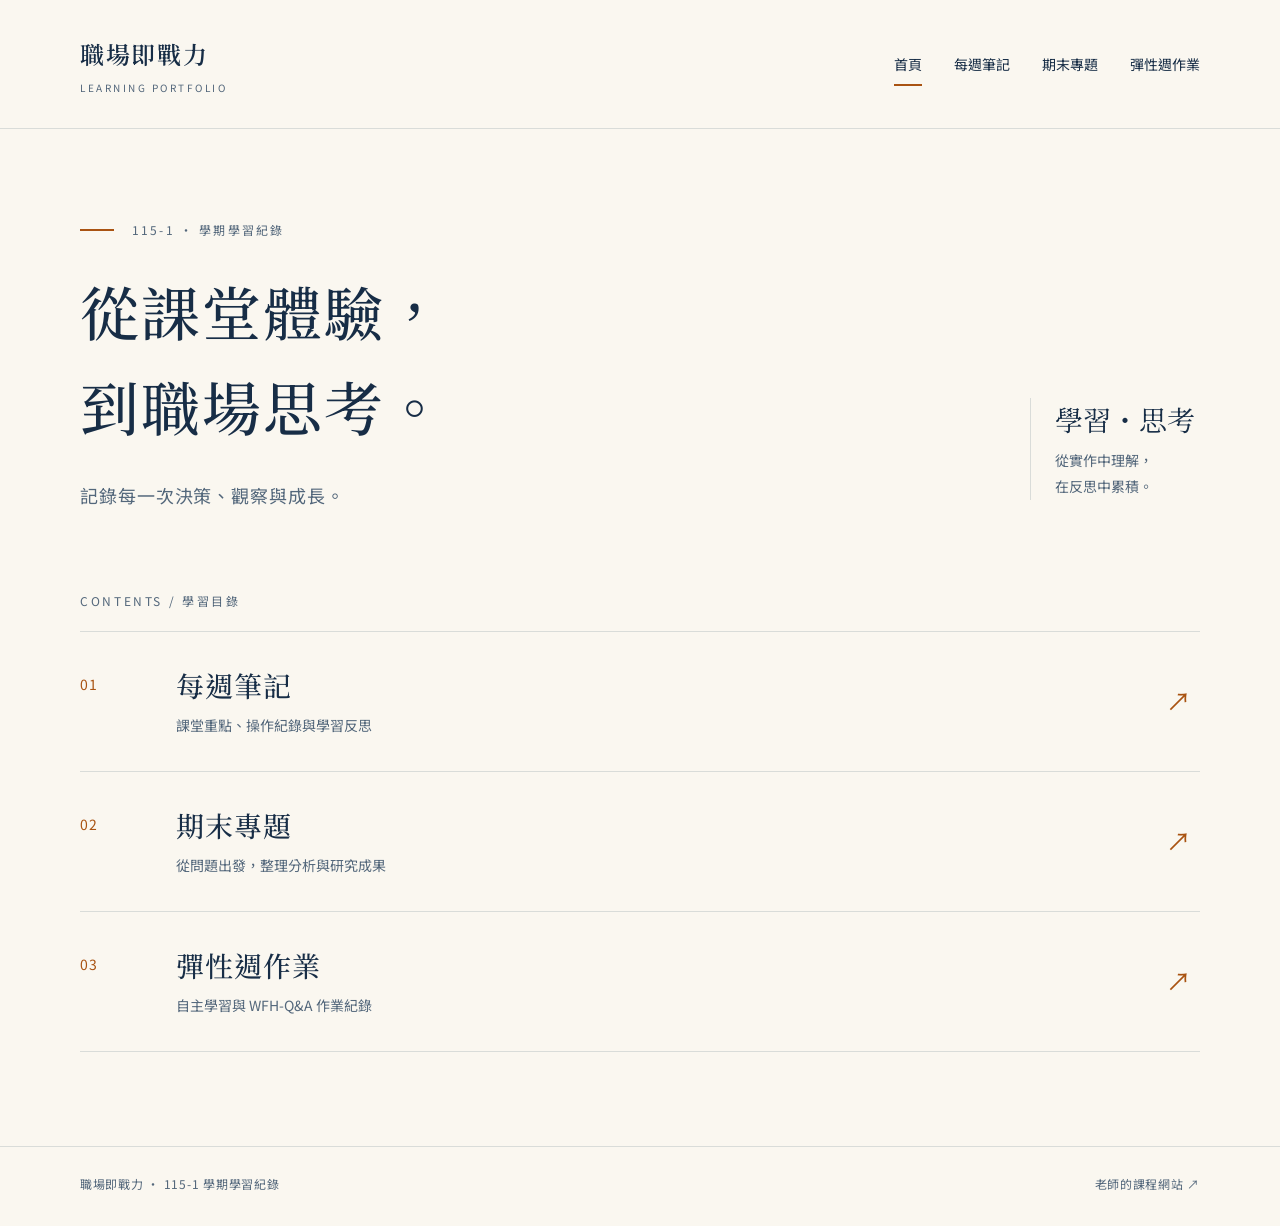
==== index.html @ 481c5997 "Create Workplace Readiness learning portfolio" ====
<!doctype html>
<html lang="zh-Hant"><head><meta charset="utf-8"><meta name="viewport" content="width=device-width, initial-scale=1"><meta name="theme-color" content="#faf7f0"><meta name="description" content="職場即戰力課程的學習紀錄、每週筆記與學期成果。"><title>學期學習紀錄｜職場即戰力</title><link rel="icon" href="assets/favicon.svg" type="image/svg+xml"><link rel="stylesheet" href="assets/styles.css"><script defer src="assets/site.js"></script></head>
<body><a class="skip" href="#main">跳至主要內容</a><header class="site-header"><div class="wrap header-inner"><a href="index.html" class="brand" aria-label="職場即戰力首頁">職場即戰力<small>LEARNING PORTFOLIO</small></a><button class="menu-button" aria-expanded="false" aria-controls="main-nav">選單</button><nav class="nav" id="main-nav" data-open="false" aria-label="主要導覽"><a href="index.html" aria-current="page">首頁</a><a href="notes.html">每週筆記</a><a href="project.html">期末專題</a><a href="exercise.html">彈性週作業</a></nav></div></header>
<main class="wrap" id="main">
<section class="home-hero" aria-labelledby="home-title"><div><div class="eyebrow">115-1 · 學期學習紀錄</div><h1 id="home-title">從課堂體驗，<br>到職場思考。</h1><p class="lead">記錄每一次決策、觀察與成長。</p></div><div class="term-note"><strong>學習・思考</strong>從實作中理解，<br>在反思中累積。</div></section>
<section aria-label="學習成果目錄"><p class="section-label">CONTENTS / 學習目錄</p><div class="entry-list">
<a class="entry" href="notes.html"><span class="entry-no">01</span><div><h2>每週筆記</h2><p>課堂重點、操作紀錄與學習反思</p></div><span class="arrow" aria-hidden="true">↗</span></a>
<a class="entry" href="project.html"><span class="entry-no">02</span><div><h2>期末專題</h2><p>從問題出發，整理分析與研究成果</p></div><span class="arrow" aria-hidden="true">↗</span></a>
<a class="entry" href="exercise.html"><span class="entry-no">03</span><div><h2>彈性週作業</h2><p>自主學習與 WFH-Q&A 作業紀錄</p></div><span class="arrow" aria-hidden="true">↗</span></a>
</div></section></main><footer class="site-footer"><div class="wrap footer-inner"><span>職場即戰力 · 115-1 學期學習紀錄</span><a href="https://irradiated-banjo-bc0.notion.site/115-1-375c98d8903b809bbe0dd273e1cf6a1d" target="_blank" rel="noopener noreferrer">老師的課程網站 ↗</a></div></footer></body></html>
---- assets/styles.css ----
@import url('https://fonts.googleapis.com/css2?family=Noto+Sans+TC:wght@400;500;600&family=Noto+Serif+TC:wght@400;500;600&display=swap');

:root{--paper:#faf7f0;--ink:#172d46;--muted:#53677b;--accent:#a95312;--line:#d9dcd9;--white:#fffdfa;--serif:'Noto Serif TC','Songti TC','PMingLiU',serif;--sans:'Noto Sans TC',system-ui,sans-serif}
*{box-sizing:border-box}html{scroll-behavior:smooth;scroll-padding-top:2rem}body{margin:0;background:var(--paper);color:var(--ink);font-family:var(--sans);font-size:16px;line-height:1.9;-webkit-font-smoothing:antialiased}a{color:inherit;text-decoration:none}button{font:inherit}a,button,summary{-webkit-tap-highlight-color:transparent}a:focus-visible,button:focus-visible,summary:focus-visible{outline:2px solid var(--accent);outline-offset:6px}::selection{background:#eedcc1;color:var(--ink)}.wrap{width:min(1120px,calc(100% - 112px));margin:auto}.skip{position:absolute;top:-100px;left:20px;background:var(--ink);color:white;padding:12px;z-index:9}.skip:focus{top:12px}.site-header{padding:31px 0;border-bottom:1px solid var(--line)}.header-inner{display:flex;align-items:center;justify-content:space-between;gap:32px}.brand{font-family:var(--serif);font-weight:600;font-size:24px;letter-spacing:.07em;white-space:nowrap}.brand small{font-family:var(--sans);display:block;font-size:10px;letter-spacing:.25em;color:var(--muted);font-weight:400;line-height:1.8;margin-top:2px}.nav{display:flex;gap:32px;align-items:center;font-size:14px}.nav a{padding:9px 0;position:relative;white-space:nowrap}.nav a[aria-current=page]::after{content:'';height:2px;background:var(--accent);position:absolute;left:0;right:0;bottom:0}.nav a:hover{color:var(--accent)}.menu-button{display:none;background:none;border:1px solid var(--line);padding:8px 13px;color:var(--ink);border-radius:2px}.eyebrow{font-size:12px;letter-spacing:.18em;text-transform:uppercase;color:var(--muted);display:flex;align-items:center;gap:18px}.eyebrow::before{content:'';width:34px;height:2px;background:var(--accent);display:block}h1,h2,h3{font-family:var(--serif);font-weight:500;line-height:1.55;letter-spacing:.035em;margin:0}h1{font-size:clamp(36px,4.6vw,62px)}h2{font-size:30px}h3{font-size:23px}p{margin:0 0 1.2em}.home-hero{padding:90px 0 78px;display:grid;grid-template-columns:1fr 170px;align-items:end;gap:60px}.home-hero h1{margin:23px 0 25px;line-height:1.6}.home-hero .lead{color:var(--muted);font-size:18px;margin:0;letter-spacing:.05em}.term-note{border-left:1px solid var(--line);padding-left:24px;margin-bottom:12px;color:var(--muted);font-size:14px}.term-note strong{display:block;font-family:var(--serif);font-size:28px;font-weight:400;color:var(--ink);line-height:1.5;margin-bottom:7px}.section-label{font-size:12px;letter-spacing:.22em;color:var(--muted);font-weight:400;margin-bottom:18px}.entry-list{border-top:1px solid var(--line)}.entry{display:grid;grid-template-columns:66px 1fr 34px;gap:30px;align-items:center;padding:32px 0;border-bottom:1px solid var(--line);transition:padding .2s}.entry:hover{padding-left:12px;padding-right:12px}.entry:hover h2{color:var(--accent)}.entry-no{font-size:14px;letter-spacing:.06em;color:var(--accent);align-self:start;padding-top:7px}.entry h2{font-size:28px;transition:color .2s}.entry p{font-size:14px;color:var(--muted);margin:5px 0 0}.arrow{font-size:25px;color:var(--accent);transition:transform .2s}.entry:hover .arrow{transform:translateX(5px)}.site-footer{margin-top:94px;padding:26px 0 30px;border-top:1px solid var(--line);color:var(--muted);font-size:12px;letter-spacing:.06em}.footer-inner{display:flex;justify-content:space-between;gap:20px}.footer-inner a:hover{color:var(--accent)}.page-intro{padding:72px 0 64px}.page-intro h1{margin:22px 0 20px}.page-intro p{color:var(--muted);max-width:560px;margin:0}.note-row{display:grid;grid-template-columns:145px 1fr 34px;gap:32px;padding:42px 0;border-top:1px solid var(--line);border-bottom:1px solid var(--line);align-items:center}.note-row:hover h2{color:var(--accent)}.note-date{font-size:14px;color:var(--muted);border-right:1px solid var(--line);padding:10px 24px 10px 0}.note-row h2{font-size:26px}.note-row p{font-size:15px;color:var(--muted);margin:8px 0 0}.tags{display:flex;flex-wrap:wrap;gap:8px 20px;margin-top:14px;color:var(--accent);font-size:12px}.list-end{margin:36px 0 100px;font-size:14px;color:var(--muted)}.breadcrumbs{padding:42px 0 0;font-size:13px;color:var(--muted);display:flex;gap:12px}.breadcrumbs a:hover{color:var(--accent)}.article-head{max-width:810px;padding:44px 0 60px}.article-meta{color:var(--muted);font-size:13px;letter-spacing:.06em;margin-bottom:22px}.article-head h1{font-size:clamp(38px,4.3vw,56px);margin-bottom:12px}.article-subtitle{font-family:var(--serif);font-size:27px;margin:0 0 20px;letter-spacing:.05em}.article-intro{color:var(--muted);max-width:620px;margin:25px 0 0}.article-layout{display:grid;grid-template-columns:175px minmax(0,1fr);gap:72px;align-items:start}.article-toc{position:sticky;top:35px;border-top:1px solid var(--line);padding-top:22px;font-size:14px}.article-toc .section-label{font-size:11px;margin-bottom:16px}.article-toc a{display:block;padding:7px 0;color:var(--muted)}.article-toc a:hover{color:var(--accent)}.article-content{min-width:0}.article-section{padding:0 0 64px;margin-bottom:16px}.article-section h2{font-size:28px;margin:0 0 26px;padding-top:19px;position:relative}.article-section h2:before{content:'';position:absolute;top:0;left:0;width:28px;height:2px;background:var(--accent)}.article-section p{line-height:2.05}.muted{color:var(--muted)}.source-note{font-size:13px;color:var(--muted);line-height:1.9;margin:16px 0!important}.flow{margin:32px 0;padding:24px 10px;border-block:1px solid var(--line);display:flex;justify-content:space-between;align-items:center;gap:8px;font-size:14px}.flow i{font-style:normal;color:var(--accent)}.concepts{margin:0}.concepts div{margin-bottom:26px}.concepts dt{font-weight:500;font-size:17px;margin-bottom:5px}.concepts dd{margin:0;color:var(--muted);line-height:2}.chart-panel{background:var(--white);border:1px solid var(--line);border-radius:3px;padding:25px;margin:30px 0 22px}.chart-toolbar{display:flex;justify-content:space-between;align-items:center;gap:15px;margin-bottom:18px}.chart-toolbar h3{font-family:var(--sans);font-size:16px;font-weight:500;letter-spacing:0}.chart-switch{display:flex;gap:4px}.chart-switch button{font-size:13px;padding:5px 11px;border:1px solid transparent;background:none;color:var(--muted);cursor:pointer;border-radius:2px}.chart-switch button[aria-pressed=true]{background:var(--ink);color:var(--paper)}.legend{display:flex;gap:20px;flex-wrap:wrap;font-size:12px;color:var(--muted);margin:10px 0}.legend span{display:flex;align-items:center;gap:8px}.legend b{display:inline-block;width:20px;height:2px;background:var(--ink)}.legend .amber{background:var(--accent)}.chart{display:block;width:100%;height:auto;overflow:visible}.chart text{font:12px var(--sans);fill:var(--muted)}.chart .grid{stroke:#e7e8e3;stroke-width:1}.chart .zero{stroke:#aeb7bf;stroke-dasharray:4 5}.chart .line{fill:none;stroke-width:2.5;stroke-linejoin:round;stroke-linecap:round}.chart-desc{font-size:13px;color:var(--muted);margin:14px 0 0!important}.observations{padding-left:22px}.observations li{padding-left:4px;margin-bottom:16px}.observations strong{font-weight:500}.data-details{border-block:1px solid var(--line);margin:25px 0}.data-details summary{padding:15px 0;font-size:14px;color:var(--muted);cursor:pointer}.table-scroll{overflow:auto;max-width:100%;margin-bottom:20px;overscroll-behavior-x:contain}table{border-collapse:collapse;min-width:490px;width:100%;font-size:14px;text-align:right;font-variant-numeric:tabular-nums}caption{text-align:left;font-size:13px;color:var(--muted);padding:10px 0}th,td{padding:10px 14px;border-bottom:1px solid var(--line)}th{font-weight:500}th:first-child,td:first-child{text-align:left}.negative{color:var(--accent)}.reflection{border-left:2px solid #cd975f;padding:4px 0 4px 24px;margin:30px 0}.reflection p{margin:0 0 12px}.reflection p:last-child{margin:0}.status-label{font-size:12px;letter-spacing:.06em;color:var(--accent);display:inline-block;background:#f2e6d7;padding:3px 10px}.sources{font-size:14px;padding-left:21px}.sources li{margin:12px 0}.sources a{text-decoration:underline;text-decoration-color:#adbbbe;text-underline-offset:5px}.sources a:hover{color:var(--accent)}.back-link{display:inline-flex;gap:14px;align-items:center;font-size:14px;color:var(--accent);margin:10px 0 30px}.empty-page{max-width:780px;margin-bottom:60px}.empty-body{padding:40px 0 70px;border-top:1px solid var(--line);max-width:780px}.empty-body h2{margin:23px 0 22px;font-size:28px}.empty-body p{color:var(--muted);max-width:610px}.outline{margin-top:44px;border-top:1px solid var(--line)}.outline-item{display:flex;gap:25px;padding:21px 0;border-bottom:1px solid var(--line)}.outline-item span{color:var(--accent);font-size:13px}.outline-item h3{font-size:19px}.outline-item p{font-size:14px;margin:5px 0 0}.no-script{font-size:14px;color:var(--muted)}[hidden]{display:none!important}
@media(min-width:1450px){.home-hero{padding-top:115px;padding-bottom:95px}.entry{padding-block:38px}}
@media(max-width:900px){.wrap{width:calc(100% - 64px)}.nav{gap:20px}.brand{font-size:21px}.home-hero{gap:28px;grid-template-columns:1fr 145px}.article-layout{gap:36px;grid-template-columns:140px minmax(0,1fr)}.chart-toolbar{flex-wrap:wrap}.article-head{padding-bottom:45px}}
@media(max-width:680px){.wrap{width:calc(100% - 44px)}.site-header{padding:22px 0}.header-inner{flex-wrap:wrap;gap:18px}.brand{font-size:22px}.menu-button{display:block}.nav{width:100%;gap:12px 26px;flex-wrap:wrap;padding:10px 0 2px;display:flex}.js .nav[data-open=false]{display:none}.nav a{font-size:14px}.home-hero{display:block;padding:62px 0 56px}.home-hero h1{font-size:37px;line-height:1.75;margin:24px 0}.home-hero .lead{font-size:15px}.term-note{display:none}.entry{grid-template-columns:30px 1fr 24px;gap:16px;padding:29px 0}.entry h2{font-size:25px}.entry p{font-size:13px;max-width:240px}.entry-no{font-size:12px}.entry:hover{padding-inline:0}.site-footer{margin-top:68px;font-size:11px}.footer-inner{flex-direction:column;gap:8px}.page-intro{padding:52px 0 45px}.page-intro h1{font-size:36px}.page-intro p{font-size:15px}.note-row{grid-template-columns:1fr 25px;gap:14px;padding:30px 0}.note-date{grid-column:1/-1;border:0;padding:0;font-size:12px}.note-row h2{font-size:23px}.note-row p{font-size:14px}.list-end{font-size:13px;margin-bottom:70px}.breadcrumbs{padding-top:28px}.article-head{padding:35px 0 42px}.article-head h1{font-size:38px}.article-subtitle{font-size:24px}.article-intro{font-size:15px}.article-layout{display:block}.article-toc{position:static;display:flex;flex-wrap:wrap;gap:5px 20px;padding:15px 0;margin-bottom:40px;border-bottom:1px solid var(--line)}.article-toc .section-label{display:none}.article-toc a{font-size:13px;padding:3px 0}.article-section{padding-bottom:42px}.article-section h2{font-size:26px}.flow{font-size:12px;padding:20px 0;gap:4px}.chart-panel{padding:17px 12px}.chart-toolbar h3{font-size:15px}.chart-switch button{font-size:12px;padding:5px 9px}.chart text{font-size:13px}.empty-body{padding-top:30px}.empty-body h2{font-size:25px}.outline-item{gap:18px}}
@media(prefers-reduced-motion:reduce){html{scroll-behavior:auto}*{transition:none!important}}
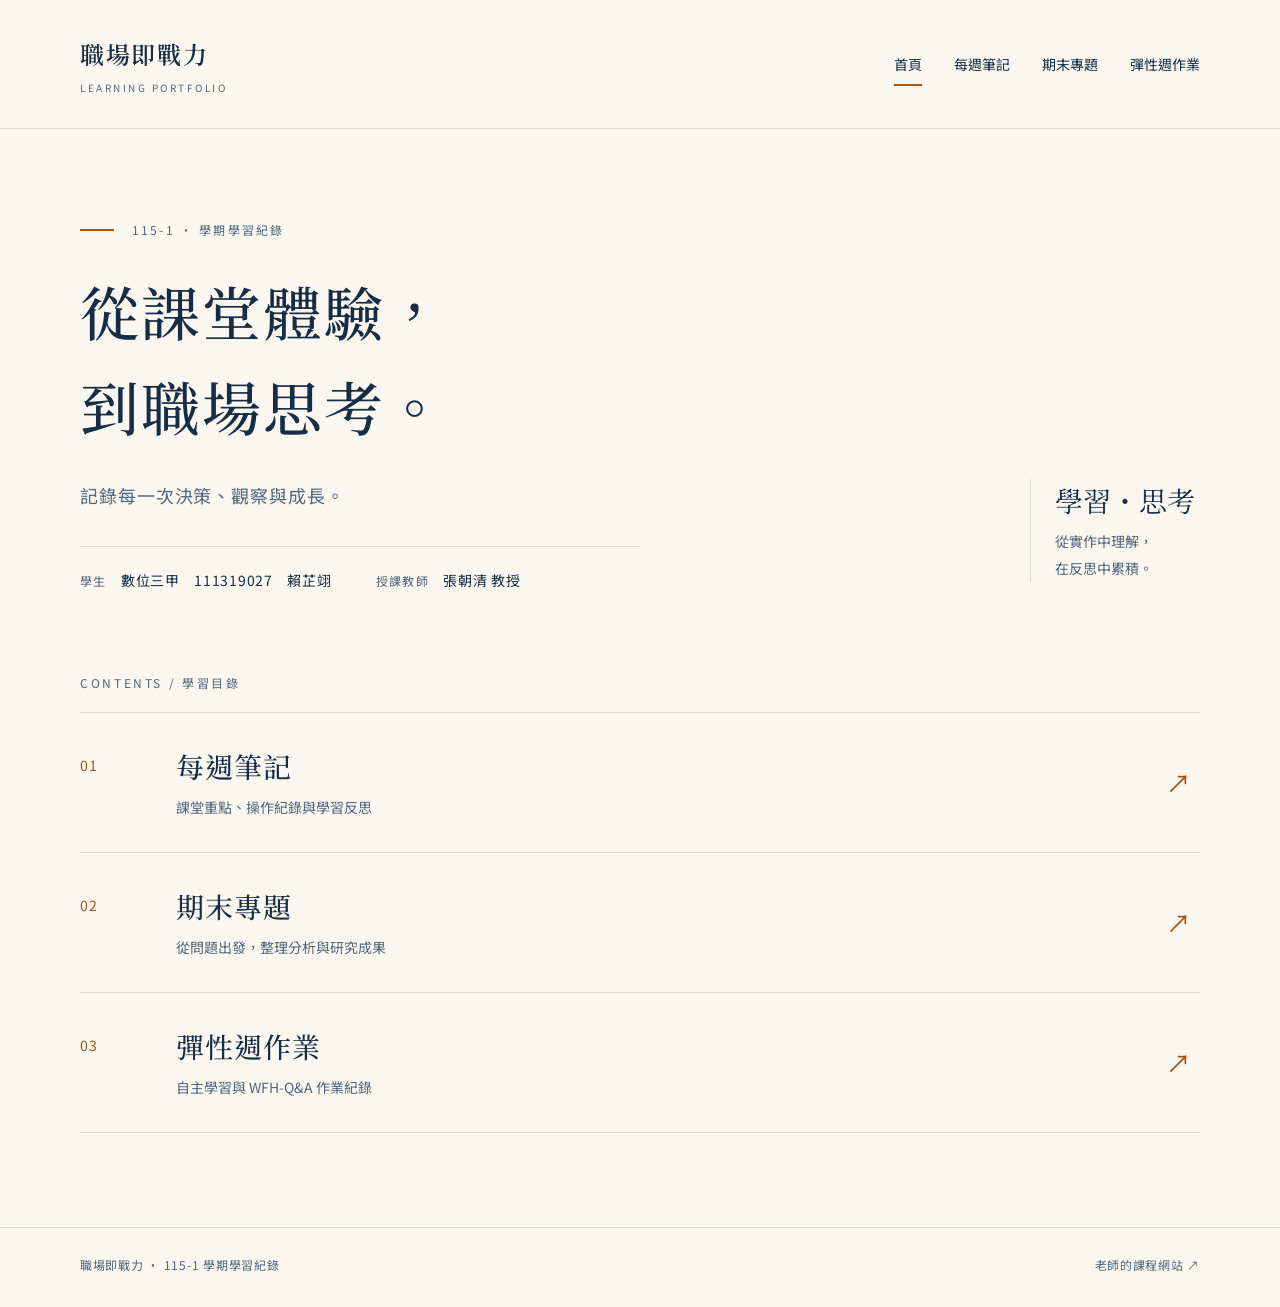
==== commit 84941869: "Add Pine Inn, SWOT and People Express notes; show student info on home - New weekly notes: Pine Inn " ====
--- a/index.html
+++ b/index.html
@@ -2,7 +2,7 @@
 <html lang="zh-Hant"><head><meta charset="utf-8"><meta name="viewport" content="width=device-width, initial-scale=1"><meta name="theme-color" content="#faf7f0"><meta name="description" content="職場即戰力課程的學習紀錄、每週筆記與學期成果。"><title>學期學習紀錄｜職場即戰力</title><link rel="icon" href="assets/favicon.svg" type="image/svg+xml"><link rel="stylesheet" href="assets/styles.css"><script defer src="assets/site.js"></script></head>
 <body><a class="skip" href="#main">跳至主要內容</a><header class="site-header"><div class="wrap header-inner"><a href="index.html" class="brand" aria-label="職場即戰力首頁">職場即戰力<small>LEARNING PORTFOLIO</small></a><button class="menu-button" aria-expanded="false" aria-controls="main-nav">選單</button><nav class="nav" id="main-nav" data-open="false" aria-label="主要導覽"><a href="index.html" aria-current="page">首頁</a><a href="notes.html">每週筆記</a><a href="project.html">期末專題</a><a href="exercise.html">彈性週作業</a></nav></div></header>
 <main class="wrap" id="main">
-<section class="home-hero" aria-labelledby="home-title"><div><div class="eyebrow">115-1 · 學期學習紀錄</div><h1 id="home-title">從課堂體驗，<br>到職場思考。</h1><p class="lead">記錄每一次決策、觀察與成長。</p></div><div class="term-note"><strong>學習・思考</strong>從實作中理解，<br>在反思中累積。</div></section>
+<section class="home-hero" aria-labelledby="home-title"><div><div class="eyebrow">115-1 · 學期學習紀錄</div><h1 id="home-title">從課堂體驗，<br>到職場思考。</h1><p class="lead">記錄每一次決策、觀察與成長。</p><dl class="profile"><div><dt>學生</dt><dd>數位三甲　111319027　賴芷翊</dd></div><div><dt>授課教師</dt><dd>張朝清 教授</dd></div></dl></div><div class="term-note"><strong>學習・思考</strong>從實作中理解，<br>在反思中累積。</div></section>
 <section aria-label="學習成果目錄"><p class="section-label">CONTENTS / 學習目錄</p><div class="entry-list">
 <a class="entry" href="notes.html"><span class="entry-no">01</span><div><h2>每週筆記</h2><p>課堂重點、操作紀錄與學習反思</p></div><span class="arrow" aria-hidden="true">↗</span></a>
 <a class="entry" href="project.html"><span class="entry-no">02</span><div><h2>期末專題</h2><p>從問題出發，整理分析與研究成果</p></div><span class="arrow" aria-hidden="true">↗</span></a>
--- a/assets/styles.css
+++ b/assets/styles.css
@@ -2,7 +2,107 @@
 
 :root{--paper:#faf7f0;--ink:#172d46;--muted:#53677b;--accent:#a95312;--line:#d9dcd9;--white:#fffdfa;--serif:'Noto Serif TC','Songti TC','PMingLiU',serif;--sans:'Noto Sans TC',system-ui,sans-serif}
 *{box-sizing:border-box}html{scroll-behavior:smooth;scroll-padding-top:2rem}body{margin:0;background:var(--paper);color:var(--ink);font-family:var(--sans);font-size:16px;line-height:1.9;-webkit-font-smoothing:antialiased}a{color:inherit;text-decoration:none}button{font:inherit}a,button,summary{-webkit-tap-highlight-color:transparent}a:focus-visible,button:focus-visible,summary:focus-visible{outline:2px solid var(--accent);outline-offset:6px}::selection{background:#eedcc1;color:var(--ink)}.wrap{width:min(1120px,calc(100% - 112px));margin:auto}.skip{position:absolute;top:-100px;left:20px;background:var(--ink);color:white;padding:12px;z-index:9}.skip:focus{top:12px}.site-header{padding:31px 0;border-bottom:1px solid var(--line)}.header-inner{display:flex;align-items:center;justify-content:space-between;gap:32px}.brand{font-family:var(--serif);font-weight:600;font-size:24px;letter-spacing:.07em;white-space:nowrap}.brand small{font-family:var(--sans);display:block;font-size:10px;letter-spacing:.25em;color:var(--muted);font-weight:400;line-height:1.8;margin-top:2px}.nav{display:flex;gap:32px;align-items:center;font-size:14px}.nav a{padding:9px 0;position:relative;white-space:nowrap}.nav a[aria-current=page]::after{content:'';height:2px;background:var(--accent);position:absolute;left:0;right:0;bottom:0}.nav a:hover{color:var(--accent)}.menu-button{display:none;background:none;border:1px solid var(--line);padding:8px 13px;color:var(--ink);border-radius:2px}.eyebrow{font-size:12px;letter-spacing:.18em;text-transform:uppercase;color:var(--muted);display:flex;align-items:center;gap:18px}.eyebrow::before{content:'';width:34px;height:2px;background:var(--accent);display:block}h1,h2,h3{font-family:var(--serif);font-weight:500;line-height:1.55;letter-spacing:.035em;margin:0}h1{font-size:clamp(36px,4.6vw,62px)}h2{font-size:30px}h3{font-size:23px}p{margin:0 0 1.2em}.home-hero{padding:90px 0 78px;display:grid;grid-template-columns:1fr 170px;align-items:end;gap:60px}.home-hero h1{margin:23px 0 25px;line-height:1.6}.home-hero .lead{color:var(--muted);font-size:18px;margin:0;letter-spacing:.05em}.term-note{border-left:1px solid var(--line);padding-left:24px;margin-bottom:12px;color:var(--muted);font-size:14px}.term-note strong{display:block;font-family:var(--serif);font-size:28px;font-weight:400;color:var(--ink);line-height:1.5;margin-bottom:7px}.section-label{font-size:12px;letter-spacing:.22em;color:var(--muted);font-weight:400;margin-bottom:18px}.entry-list{border-top:1px solid var(--line)}.entry{display:grid;grid-template-columns:66px 1fr 34px;gap:30px;align-items:center;padding:32px 0;border-bottom:1px solid var(--line);transition:padding .2s}.entry:hover{padding-left:12px;padding-right:12px}.entry:hover h2{color:var(--accent)}.entry-no{font-size:14px;letter-spacing:.06em;color:var(--accent);align-self:start;padding-top:7px}.entry h2{font-size:28px;transition:color .2s}.entry p{font-size:14px;color:var(--muted);margin:5px 0 0}.arrow{font-size:25px;color:var(--accent);transition:transform .2s}.entry:hover .arrow{transform:translateX(5px)}.site-footer{margin-top:94px;padding:26px 0 30px;border-top:1px solid var(--line);color:var(--muted);font-size:12px;letter-spacing:.06em}.footer-inner{display:flex;justify-content:space-between;gap:20px}.footer-inner a:hover{color:var(--accent)}.page-intro{padding:72px 0 64px}.page-intro h1{margin:22px 0 20px}.page-intro p{color:var(--muted);max-width:560px;margin:0}.note-row{display:grid;grid-template-columns:145px 1fr 34px;gap:32px;padding:42px 0;border-top:1px solid var(--line);border-bottom:1px solid var(--line);align-items:center}.note-row:hover h2{color:var(--accent)}.note-date{font-size:14px;color:var(--muted);border-right:1px solid var(--line);padding:10px 24px 10px 0}.note-row h2{font-size:26px}.note-row p{font-size:15px;color:var(--muted);margin:8px 0 0}.tags{display:flex;flex-wrap:wrap;gap:8px 20px;margin-top:14px;color:var(--accent);font-size:12px}.list-end{margin:36px 0 100px;font-size:14px;color:var(--muted)}.breadcrumbs{padding:42px 0 0;font-size:13px;color:var(--muted);display:flex;gap:12px}.breadcrumbs a:hover{color:var(--accent)}.article-head{max-width:810px;padding:44px 0 60px}.article-meta{color:var(--muted);font-size:13px;letter-spacing:.06em;margin-bottom:22px}.article-head h1{font-size:clamp(38px,4.3vw,56px);margin-bottom:12px}.article-subtitle{font-family:var(--serif);font-size:27px;margin:0 0 20px;letter-spacing:.05em}.article-intro{color:var(--muted);max-width:620px;margin:25px 0 0}.article-layout{display:grid;grid-template-columns:175px minmax(0,1fr);gap:72px;align-items:start}.article-toc{position:sticky;top:35px;border-top:1px solid var(--line);padding-top:22px;font-size:14px}.article-toc .section-label{font-size:11px;margin-bottom:16px}.article-toc a{display:block;padding:7px 0;color:var(--muted)}.article-toc a:hover{color:var(--accent)}.article-content{min-width:0}.article-section{padding:0 0 64px;margin-bottom:16px}.article-section h2{font-size:28px;margin:0 0 26px;padding-top:19px;position:relative}.article-section h2:before{content:'';position:absolute;top:0;left:0;width:28px;height:2px;background:var(--accent)}.article-section p{line-height:2.05}.muted{color:var(--muted)}.source-note{font-size:13px;color:var(--muted);line-height:1.9;margin:16px 0!important}.flow{margin:32px 0;padding:24px 10px;border-block:1px solid var(--line);display:flex;justify-content:space-between;align-items:center;gap:8px;font-size:14px}.flow i{font-style:normal;color:var(--accent)}.concepts{margin:0}.concepts div{margin-bottom:26px}.concepts dt{font-weight:500;font-size:17px;margin-bottom:5px}.concepts dd{margin:0;color:var(--muted);line-height:2}.chart-panel{background:var(--white);border:1px solid var(--line);border-radius:3px;padding:25px;margin:30px 0 22px}.chart-toolbar{display:flex;justify-content:space-between;align-items:center;gap:15px;margin-bottom:18px}.chart-toolbar h3{font-family:var(--sans);font-size:16px;font-weight:500;letter-spacing:0}.chart-switch{display:flex;gap:4px}.chart-switch button{font-size:13px;padding:5px 11px;border:1px solid transparent;background:none;color:var(--muted);cursor:pointer;border-radius:2px}.chart-switch button[aria-pressed=true]{background:var(--ink);color:var(--paper)}.legend{display:flex;gap:20px;flex-wrap:wrap;font-size:12px;color:var(--muted);margin:10px 0}.legend span{display:flex;align-items:center;gap:8px}.legend b{display:inline-block;width:20px;height:2px;background:var(--ink)}.legend .amber{background:var(--accent)}.chart{display:block;width:100%;height:auto;overflow:visible}.chart text{font:12px var(--sans);fill:var(--muted)}.chart .grid{stroke:#e7e8e3;stroke-width:1}.chart .zero{stroke:#aeb7bf;stroke-dasharray:4 5}.chart .line{fill:none;stroke-width:2.5;stroke-linejoin:round;stroke-linecap:round}.chart-desc{font-size:13px;color:var(--muted);margin:14px 0 0!important}.observations{padding-left:22px}.observations li{padding-left:4px;margin-bottom:16px}.observations strong{font-weight:500}.data-details{border-block:1px solid var(--line);margin:25px 0}.data-details summary{padding:15px 0;font-size:14px;color:var(--muted);cursor:pointer}.table-scroll{overflow:auto;max-width:100%;margin-bottom:20px;overscroll-behavior-x:contain}table{border-collapse:collapse;min-width:490px;width:100%;font-size:14px;text-align:right;font-variant-numeric:tabular-nums}caption{text-align:left;font-size:13px;color:var(--muted);padding:10px 0}th,td{padding:10px 14px;border-bottom:1px solid var(--line)}th{font-weight:500}th:first-child,td:first-child{text-align:left}.negative{color:var(--accent)}.reflection{border-left:2px solid #cd975f;padding:4px 0 4px 24px;margin:30px 0}.reflection p{margin:0 0 12px}.reflection p:last-child{margin:0}.status-label{font-size:12px;letter-spacing:.06em;color:var(--accent);display:inline-block;background:#f2e6d7;padding:3px 10px}.sources{font-size:14px;padding-left:21px}.sources li{margin:12px 0}.sources a{text-decoration:underline;text-decoration-color:#adbbbe;text-underline-offset:5px}.sources a:hover{color:var(--accent)}.back-link{display:inline-flex;gap:14px;align-items:center;font-size:14px;color:var(--accent);margin:10px 0 30px}.empty-page{max-width:780px;margin-bottom:60px}.empty-body{padding:40px 0 70px;border-top:1px solid var(--line);max-width:780px}.empty-body h2{margin:23px 0 22px;font-size:28px}.empty-body p{color:var(--muted);max-width:610px}.outline{margin-top:44px;border-top:1px solid var(--line)}.outline-item{display:flex;gap:25px;padding:21px 0;border-bottom:1px solid var(--line)}.outline-item span{color:var(--accent);font-size:13px}.outline-item h3{font-size:19px}.outline-item p{font-size:14px;margin:5px 0 0}.no-script{font-size:14px;color:var(--muted)}[hidden]{display:none!important}
+.class-photo{width:80%;margin:34px auto 0}.class-photo img{display:block;width:100%;height:auto;border:1px solid var(--line);border-radius:3px}.class-photo figcaption{margin-top:12px;color:var(--muted);font-size:13px}
 @media(min-width:1450px){.home-hero{padding-top:115px;padding-bottom:95px}.entry{padding-block:38px}}
 @media(max-width:900px){.wrap{width:calc(100% - 64px)}.nav{gap:20px}.brand{font-size:21px}.home-hero{gap:28px;grid-template-columns:1fr 145px}.article-layout{gap:36px;grid-template-columns:140px minmax(0,1fr)}.chart-toolbar{flex-wrap:wrap}.article-head{padding-bottom:45px}}
 @media(max-width:680px){.wrap{width:calc(100% - 44px)}.site-header{padding:22px 0}.header-inner{flex-wrap:wrap;gap:18px}.brand{font-size:22px}.menu-button{display:block}.nav{width:100%;gap:12px 26px;flex-wrap:wrap;padding:10px 0 2px;display:flex}.js .nav[data-open=false]{display:none}.nav a{font-size:14px}.home-hero{display:block;padding:62px 0 56px}.home-hero h1{font-size:37px;line-height:1.75;margin:24px 0}.home-hero .lead{font-size:15px}.term-note{display:none}.entry{grid-template-columns:30px 1fr 24px;gap:16px;padding:29px 0}.entry h2{font-size:25px}.entry p{font-size:13px;max-width:240px}.entry-no{font-size:12px}.entry:hover{padding-inline:0}.site-footer{margin-top:68px;font-size:11px}.footer-inner{flex-direction:column;gap:8px}.page-intro{padding:52px 0 45px}.page-intro h1{font-size:36px}.page-intro p{font-size:15px}.note-row{grid-template-columns:1fr 25px;gap:14px;padding:30px 0}.note-date{grid-column:1/-1;border:0;padding:0;font-size:12px}.note-row h2{font-size:23px}.note-row p{font-size:14px}.list-end{font-size:13px;margin-bottom:70px}.breadcrumbs{padding-top:28px}.article-head{padding:35px 0 42px}.article-head h1{font-size:38px}.article-subtitle{font-size:24px}.article-intro{font-size:15px}.article-layout{display:block}.article-toc{position:static;display:flex;flex-wrap:wrap;gap:5px 20px;padding:15px 0;margin-bottom:40px;border-bottom:1px solid var(--line)}.article-toc .section-label{display:none}.article-toc a{font-size:13px;padding:3px 0}.article-section{padding-bottom:42px}.article-section h2{font-size:26px}.flow{font-size:12px;padding:20px 0;gap:4px}.chart-panel{padding:17px 12px}.chart-toolbar h3{font-size:15px}.chart-switch button{font-size:12px;padding:5px 9px}.chart text{font-size:13px}.empty-body{padding-top:30px}.empty-body h2{font-size:25px}.outline-item{gap:18px}}
 @media(prefers-reduced-motion:reduce){html{scroll-behavior:auto}*{transition:none!important}}
+.proposal-group{margin-top:34px}.proposal-group+.proposal-group{margin-top:54px}.proposal-group h3{font-size:23px}.proposal-list{margin:18px 0 0;padding-left:30px}.proposal-list li{padding-left:8px;margin-bottom:20px}.proposal-list strong{display:block;font-weight:600;line-height:1.7}.proposal-detail{margin-top:3px;color:var(--muted);line-height:1.9}
+.lesson-block{margin-top:34px}.lesson-block+.lesson-block{margin-top:42px}.lesson-block h3{font-size:22px;margin-bottom:16px}.lesson-list{margin:0;padding-left:28px}.lesson-list li{padding-left:6px;margin-bottom:13px;line-height:1.9}.lesson-list strong{font-weight:600}.formula-list{border-top:1px solid var(--line)}.formula-list>div{padding:15px 0;border-bottom:1px solid var(--line)}.formula-list code{font-family:ui-monospace,SFMono-Regular,Menlo,Monaco,Consolas,monospace;color:var(--ink);font-size:14px}.formula-equation{font-weight:600;margin-bottom:5px}.formula-meaning{color:var(--muted);line-height:1.8}.formula-list small{display:block;margin-top:2px;font-size:13px}
+@media(max-width:680px){.proposal-group+.proposal-group{margin-top:46px}.proposal-group h3{font-size:21px}.proposal-list{padding-left:25px}.proposal-list li{padding-left:4px;margin-bottom:18px}}
+@media(max-width:680px){.lesson-block+.lesson-block{margin-top:36px}.lesson-block h3{font-size:20px}.formula-list>div{padding:13px 0}.lesson-list{padding-left:24px}}
+
+/* October 2 note: responsive reconstructions of the classroom diagrams. */
+.swot-head{max-width:100%}
+.swot-head h1,.swot-note h2{text-wrap:balance}
+.swot-note .swot-kicker{display:block;font:12px var(--sans);letter-spacing:.1em;color:var(--accent);margin:0 0 14px;line-height:1.8}
+.swot-key{margin:0 0 28px;padding:24px 28px;border-left:3px solid var(--accent);background:#f2ebdf}
+.swot-key p:last-child{font-family:var(--serif);font-size:26px;line-height:1.7;margin:0}
+.swot-figure{margin:30px 0}
+.swot-figure figcaption{margin:14px 0 0;font-size:13px;line-height:1.8;color:var(--muted)}
+.swot-grid{display:grid;grid-template-columns:repeat(2,minmax(0,1fr));border-top:1px solid var(--line);border-left:1px solid var(--line)}
+.swot-cell{display:flex;gap:17px;padding:25px 22px;background:var(--white);border-right:1px solid var(--line);border-bottom:1px solid var(--line)}
+.swot-cell:nth-child(n+3){background:#f0f2ec}
+.swot-letter{font-family:var(--serif);font-size:40px;line-height:1.2;color:var(--accent);flex-shrink:0}
+.swot-cell>div{min-width:0}
+.swot-cell .swot-category{font-size:11px;letter-spacing:.06em;color:var(--muted);margin:0 0 7px;line-height:1.7}
+.swot-cell h3{font-size:23px;margin-bottom:12px}
+.swot-cell h3 span{display:block;font:12px var(--sans);letter-spacing:.02em;margin-top:5px;color:var(--muted)}
+.swot-cell p{font-size:14px;line-height:1.85;margin-bottom:12px}
+.swot-cell .swot-prompt{font-size:12px;line-height:1.85;color:var(--muted);margin:0;padding-top:10px;border-top:1px solid var(--line)}
+.swot-fit{margin-top:36px;padding:22px 0;border-block:1px solid var(--line)}
+.swot-fit h3{font-size:22px;margin-bottom:12px}
+.swot-fit p:last-child{margin-bottom:0}
+.swot-pathways{background:var(--white);border:1px solid var(--line);padding:25px 28px}
+.swot-diagram-heading{display:flex;flex-wrap:wrap;justify-content:space-between;gap:5px 20px;font-size:12px;letter-spacing:.06em;color:var(--muted);padding-bottom:16px;border-bottom:1px solid var(--line)}
+.swot-diagram-heading span:first-child{color:var(--accent);letter-spacing:.13em}
+.swot-path-chart{display:block;width:100%;max-width:640px;height:auto;margin:14px auto 0}
+.swot-path-chart text{font:23px var(--sans);fill:var(--muted)}
+.swot-path-chart .swot-path-a{fill:var(--ink)}
+.swot-path-chart .swot-path-b{fill:var(--accent)}
+.swot-path-chart .swot-path-c{fill:#55715f}
+.swot-axis{fill:none;stroke:#8b9aa3;stroke-width:1.5}
+.swot-guide{stroke:var(--line);stroke-dasharray:4 7}
+.swot-route{fill:none;stroke-width:3;stroke-linecap:round}
+.swot-route-a{stroke:var(--ink)}
+.swot-route-b{stroke:var(--accent);stroke-dasharray:9 6}
+.swot-route-c{stroke:#55715f;stroke-dasharray:2 7}
+.swot-origin,.swot-dot-a{fill:var(--ink)}
+.swot-dot-b{fill:var(--accent)}
+.swot-dot-c{fill:#55715f}
+.swot-pathways figcaption{padding-top:16px;border-top:1px solid var(--line)}
+.swot-subheading{font-size:21px;margin-top:32px}
+.swot-steps{list-style:none;padding:0;margin:22px 0 0;display:grid;grid-template-columns:repeat(4,minmax(0,1fr));border-block:1px solid var(--line)}
+.swot-steps li{padding:20px 12px;border-right:1px solid var(--line)}
+.swot-steps li:first-child{padding-left:0}
+.swot-steps li:last-child{border:0}
+.swot-steps span{display:block;font-size:12px;color:var(--accent);letter-spacing:.1em;margin-bottom:6px}
+.swot-steps strong{font-weight:500;font-size:15px;display:block}
+.swot-steps p{font-size:12px;color:var(--muted);margin:5px 0 0}
+.swot-supplement{margin-top:28px;border-block:1px solid var(--line);font-size:14px}
+.swot-supplement summary{padding:17px 0;cursor:pointer;color:var(--accent);font-size:14px}
+.swot-supplement[open] summary{margin-bottom:10px}
+.swot-supplement dl{margin:0 0 20px}
+.swot-supplement dl>div{display:grid;grid-template-columns:95px 1fr;gap:14px;margin-bottom:13px}
+.swot-supplement dt{font-weight:500}
+.swot-supplement dd{margin:0;color:var(--muted)}
+.swot-chain-direction{display:flex;align-items:center;gap:12px;color:var(--muted);font-size:12px;margin-bottom:15px}
+.swot-chain-direction span:nth-child(2){flex:1;border-bottom:1px solid var(--line);line-height:0;text-align:right;color:var(--accent)}
+.swot-chain{list-style:none;padding:0;margin:0;display:grid;grid-template-columns:repeat(4,minmax(0,1fr));gap:24px}
+.swot-chain li{position:relative;border:1px solid var(--line);background:var(--white);text-align:center;padding:22px 8px}
+.swot-chain li:not(:last-child)::after{content:'→';position:absolute;right:-21px;top:50%;transform:translateY(-50%);font-size:16px;color:var(--accent)}
+.swot-chain span{display:block;color:var(--accent);font-size:12px;letter-spacing:.12em;margin-bottom:7px}
+.swot-chain strong{font-family:var(--serif);font-weight:500;font-size:19px}
+.swot-question{padding:25px 28px;background:#f2ebdf;margin-top:32px}
+.swot-question h3{font-size:22px;margin-bottom:13px}
+.swot-question p:last-child{font-size:15px;margin:0}
+@media(min-width:681px) and (max-width:1000px){
+  .swot-cell{display:block;padding:20px 17px}
+  .swot-letter{display:block;font-size:31px;margin-bottom:10px}
+  .swot-chain{gap:19px}.swot-chain li{padding-inline:4px}.swot-chain strong{font-size:16px}.swot-chain li:not(:last-child)::after{right:-18px}
+  .swot-steps{grid-template-columns:repeat(2,minmax(0,1fr))}.swot-steps li{padding:16px!important}.swot-steps li:nth-child(2){border-right:0}.swot-steps li:nth-child(-n+2){border-bottom:1px solid var(--line)}
+}
+@media(max-width:680px){
+  .swot-head h1{font-size:33px;line-height:1.6}
+  .swot-key{padding:21px 22px}.swot-key p:last-child{font-size:24px}
+  .swot-cell{display:block;padding:18px 15px}.swot-letter{display:block;font-size:31px;margin-bottom:10px}.swot-cell h3{font-size:22px}.swot-cell h3 span{font-size:11px}.swot-cell p{font-size:13px}.swot-cell .swot-category{font-size:10px}
+  .swot-pathways{padding:20px 13px}.swot-diagram-heading{font-size:11px}.swot-path-chart text{font-size:27px}
+  .swot-steps{grid-template-columns:repeat(2,minmax(0,1fr))}.swot-steps li{padding:16px!important}.swot-steps li:nth-child(2){border-right:0}.swot-steps li:nth-child(-n+2){border-bottom:1px solid var(--line)}
+  .swot-chain{grid-template-columns:1fr;gap:24px}.swot-chain li{display:flex;align-items:center;gap:20px;text-align:left;padding:17px 24px}.swot-chain span{margin:0}.swot-chain strong{font-size:20px}.swot-chain li:not(:last-child)::after{content:'↓';top:auto;bottom:-24px;left:50%;right:auto;transform:translateX(-50%);line-height:24px}
+  .swot-question{padding:22px}.swot-question h3{font-size:21px}
+}
+@media(max-width:359px){
+  .swot-grid{grid-template-columns:1fr}.swot-cell{display:flex;gap:18px;padding:22px}.swot-letter{font-size:34px}.swot-cell p{font-size:14px}.swot-cell .swot-category{font-size:11px}
+}
+
+/* People Express note: scrollable data tables retain readable type on mobile. */
+.pe-table{max-width:100%;overflow-x:auto;margin:24px 0;border:1px solid var(--line);background:var(--white)}
+.pe-table table{width:100%;border-collapse:collapse;font-size:14px;line-height:1.7;font-variant-numeric:tabular-nums}
+.pe-table caption{text-align:left;padding:14px 18px;color:var(--muted);font-size:12px}
+.pe-table th,.pe-table td{padding:12px 16px;border-top:1px solid var(--line);white-space:nowrap;text-align:right}
+.pe-table th:first-child,.pe-table td:first-child{text-align:left}
+.pe-table thead{background:#f2ebdf}.pe-table th{font-weight:500}
+.pe-loop{padding:22px 25px;background:#f2ebdf;margin-top:24px}.pe-loop p:last-child{margin-bottom:0}
+.article-content{min-width:0}
+.profile{display:flex;flex-wrap:wrap;gap:10px 44px;margin:34px 0 0;padding-top:20px;border-top:1px solid var(--line);font-size:14px;max-width:560px}.profile div{display:flex;gap:14px;align-items:baseline}.profile dt{color:var(--muted);font-size:12px;letter-spacing:.12em}.profile dd{margin:0;letter-spacing:.05em}
+@media(max-width:680px){.profile{flex-direction:column;gap:8px;margin-top:28px;padding-top:16px;font-size:13px}}
